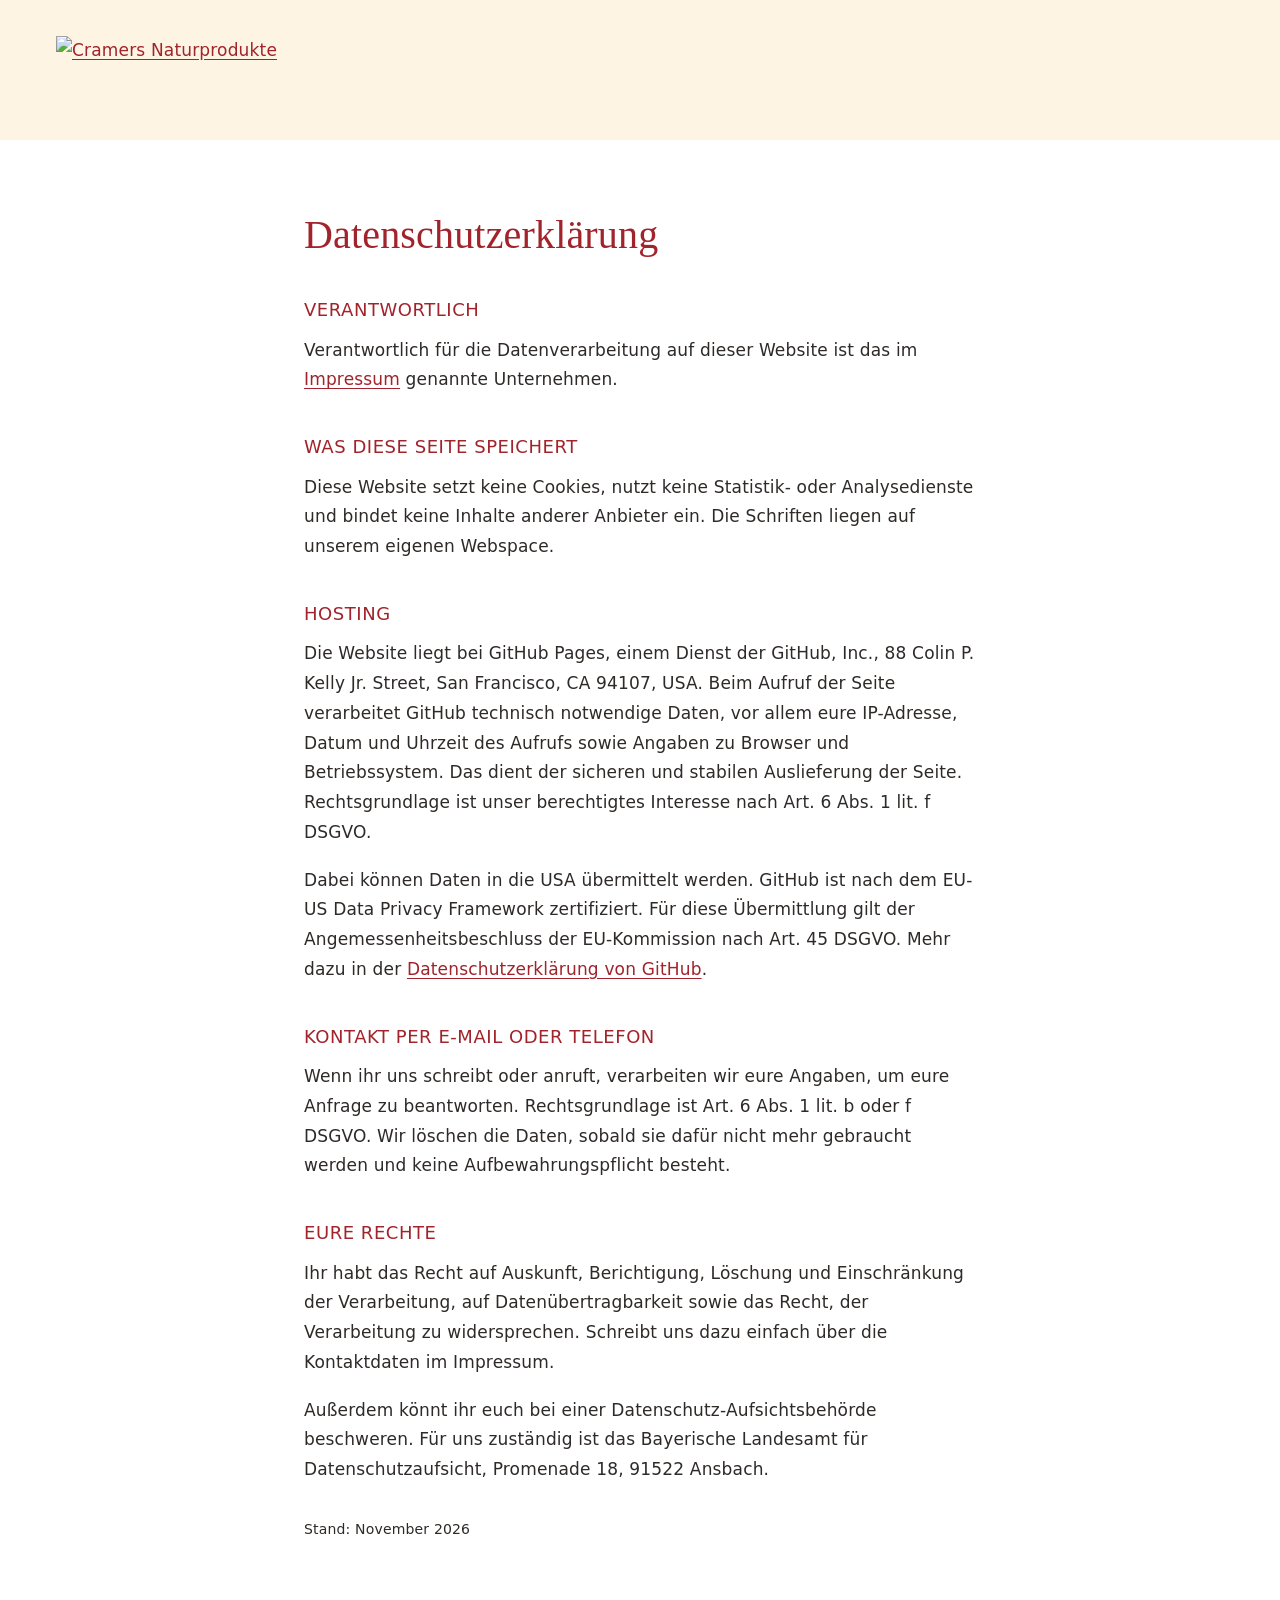
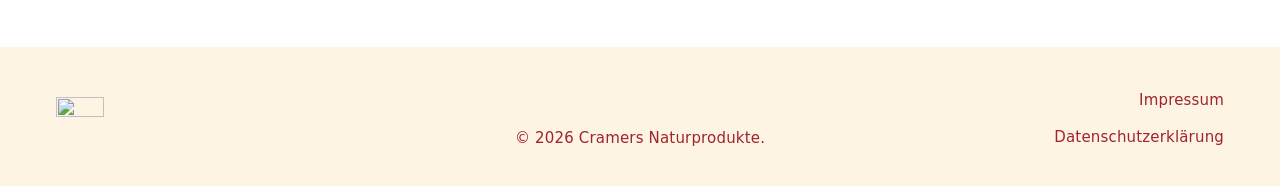
==== datenschutz.html @ 2626b571 "Add files via upload" ====
<!doctype html>
<html lang="de">
<head>
<meta charset="utf-8">
<meta name="viewport" content="width=device-width, initial-scale=1">
<title>Datenschutz · Cramers Naturprodukte</title>
<link rel="icon" href="favicon.png" type="image/png">
<link rel="stylesheet" href="style.css">
</head>
<body>
<header class="kopf streifen">
  <a href="index.html" aria-label="Cramers Naturprodukte, zur Startseite">
    <picture>
      <source srcset="img/cramers-logo.webp" type="image/webp">
      <img src="img/cramers-logo.png" alt="Cramers Naturprodukte" width="900" height="216">
    </picture>
  </a>
</header>

<main class="recht">
  <h1>Datenschutzerklärung</h1>

  <h2>Verantwortlich</h2>
  <p>Verantwortlich für die Datenverarbeitung auf dieser Website ist das im <a href="impressum.html">Impressum</a> genannte Unternehmen.</p>

  <h2>Was diese Seite speichert</h2>
  <p>Diese Website setzt keine Cookies, nutzt keine Statistik- oder Analysedienste und bindet keine Inhalte anderer Anbieter ein. Die Schriften liegen auf unserem eigenen Webspace.</p>

  <h2>Hosting</h2>
  <p>Die Website liegt bei GitHub Pages, einem Dienst der GitHub, Inc., 88 Colin P. Kelly Jr. Street, San Francisco, CA 94107, USA. Beim Aufruf der Seite verarbeitet GitHub technisch notwendige Daten, vor allem eure IP-Adresse, Datum und Uhrzeit des Aufrufs sowie Angaben zu Browser und Betriebssystem. Das dient der sicheren und stabilen Auslieferung der Seite. Rechtsgrundlage ist unser berechtigtes Interesse nach Art. 6 Abs. 1 lit. f DSGVO.</p>
  <p>Dabei können Daten in die USA übermittelt werden. GitHub ist nach dem EU-US Data Privacy Framework zertifiziert. Für diese Übermittlung gilt der Angemessenheitsbeschluss der EU-Kommission nach Art. 45 DSGVO. Mehr dazu in der <a href="https://docs.github.com/de/site-policy/privacy-policies/github-general-privacy-statement">Datenschutzerklärung von GitHub</a>.</p>

  <h2>Kontakt per E-Mail oder Telefon</h2>
  <p>Wenn ihr uns schreibt oder anruft, verarbeiten wir eure Angaben, um eure Anfrage zu beantworten. Rechtsgrundlage ist Art. 6 Abs. 1 lit. b oder f DSGVO. Wir löschen die Daten, sobald sie dafür nicht mehr gebraucht werden und keine Aufbewahrungspflicht besteht.</p>

  <h2>Eure Rechte</h2>
  <p>Ihr habt das Recht auf Auskunft, Berichtigung, Löschung und Einschränkung der Verarbeitung, auf Datenübertragbarkeit sowie das Recht, der Verarbeitung zu widersprechen. Schreibt uns dazu einfach über die Kontaktdaten im Impressum.</p>
  <p>Außerdem könnt ihr euch bei einer Datenschutz-Aufsichtsbehörde beschweren. Für uns zuständig ist das Bayerische Landesamt für Datenschutzaufsicht, Promenade 18, 91522 Ansbach.</p>

  <p style="margin-top:32px;font-size:14px">Stand: November 2026</p>
</main>
<footer class="fuss streifen">
  <img src="img/herz.png" alt="" width="220" height="240">
  <div class="mitte">© 2026 Cramers Naturprodukte.</div>
  <nav aria-label="Rechtliches">
    <a href="impressum.html">Impressum</a>
    <a href="datenschutz.html">Datenschutzerklärung</a>
  </nav>
</footer>
</body>
</html>
---- style.css ----
@font-face{font-family:"Inter";src:url("fonts/inter-latin-400-normal.woff2") format("woff2");font-weight:400;font-display:swap}
@font-face{font-family:"Inter";src:url("fonts/inter-latin-600-normal.woff2") format("woff2");font-weight:600;font-display:swap}
@font-face{font-family:"Frank Ruhl Libre";src:url("fonts/frank-ruhl-libre-latin-500-normal.woff2") format("woff2");font-weight:500;font-display:swap}

:root{
  --rot:#A1232B;
  --creme:#FDF4E3;
  --text:#2E2A28;
  --grau:#B9B2AC;
  --weiss:#FFFFFF;
}
*{box-sizing:border-box}
html{-webkit-text-size-adjust:100%}
body{
  margin:0;min-height:100vh;display:flex;flex-direction:column;
  background:var(--weiss);color:var(--text);
  font-family:"Inter",system-ui,-apple-system,"Segoe UI",sans-serif;
  font-size:17px;line-height:1.75;letter-spacing:.01em;
}
.streifen{background:var(--creme) url("img/streifen.webp") center/cover no-repeat}

/* Kopf */
.kopf{padding:36px 56px}
.kopf a{display:inline-block}
.kopf img{display:block;height:68px;width:auto}

/* Inhalt */
main{flex:1;width:100%;max-width:880px;margin:0 auto;padding:72px 24px 88px}
.herz{display:block;width:56px;height:auto;margin:0 auto 20px}
h1{font-family:"Frank Ruhl Libre",Georgia,serif;font-weight:500;color:var(--rot);
  font-size:clamp(34px,5.4vw,52px);line-height:1.15;text-align:center;text-wrap:balance;margin:0 0 12px}
.unter{text-align:center;font-size:19px;margin:0 0 72px}
.label{font-size:clamp(20px,2.4vw,26px);text-transform:uppercase;letter-spacing:.03em;color:var(--rot);line-height:1.3;margin:0 0 20px}
p{margin:0 0 18px}

.zeile{display:grid;grid-template-columns:1fr 1fr;gap:56px;align-items:start;margin-bottom:64px}
.zeile .links{text-align:right}
.laeden{display:grid;grid-template-columns:auto auto;justify-content:start;gap:24px 40px}
.laden strong{display:block;font-weight:600;white-space:nowrap}
a{color:var(--rot);text-underline-offset:3px}
a:hover{color:var(--text)}

/* Fuß */
.fuss{display:grid;grid-template-columns:1fr auto 1fr;align-items:end;gap:24px;padding:40px 56px 36px;font-size:15px;color:var(--rot)}
.fuss img{width:48px;height:auto;display:block}
.fuss .mitte{text-align:center;line-height:1.5}
.fuss nav{justify-self:end;display:flex;flex-direction:column;align-items:flex-end;gap:10px}
.fuss nav a{text-decoration:none}
.fuss nav a:hover{text-decoration:underline}

/* Rechtsseiten */
.recht{max-width:720px}
.recht h1{text-align:left;font-size:clamp(30px,4.5vw,40px);margin-bottom:32px}
.recht h2{font-size:18px;text-transform:uppercase;letter-spacing:.03em;font-weight:400;color:var(--rot);margin:36px 0 10px}

@media (max-width:720px){
  .kopf{padding:24px 16px}
  .kopf img{height:48px}
  main{padding:48px 16px 64px}
  .unter{margin-bottom:48px}
  .zeile{grid-template-columns:1fr;gap:8px;margin-bottom:48px}
  .zeile .links{text-align:left}
  .laeden{grid-template-columns:1fr;gap:16px}
  .fuss{grid-template-columns:1fr 1fr;padding:32px 16px 28px}
  .fuss .mitte{grid-column:1 / -1;grid-row:2;text-align:left}
}
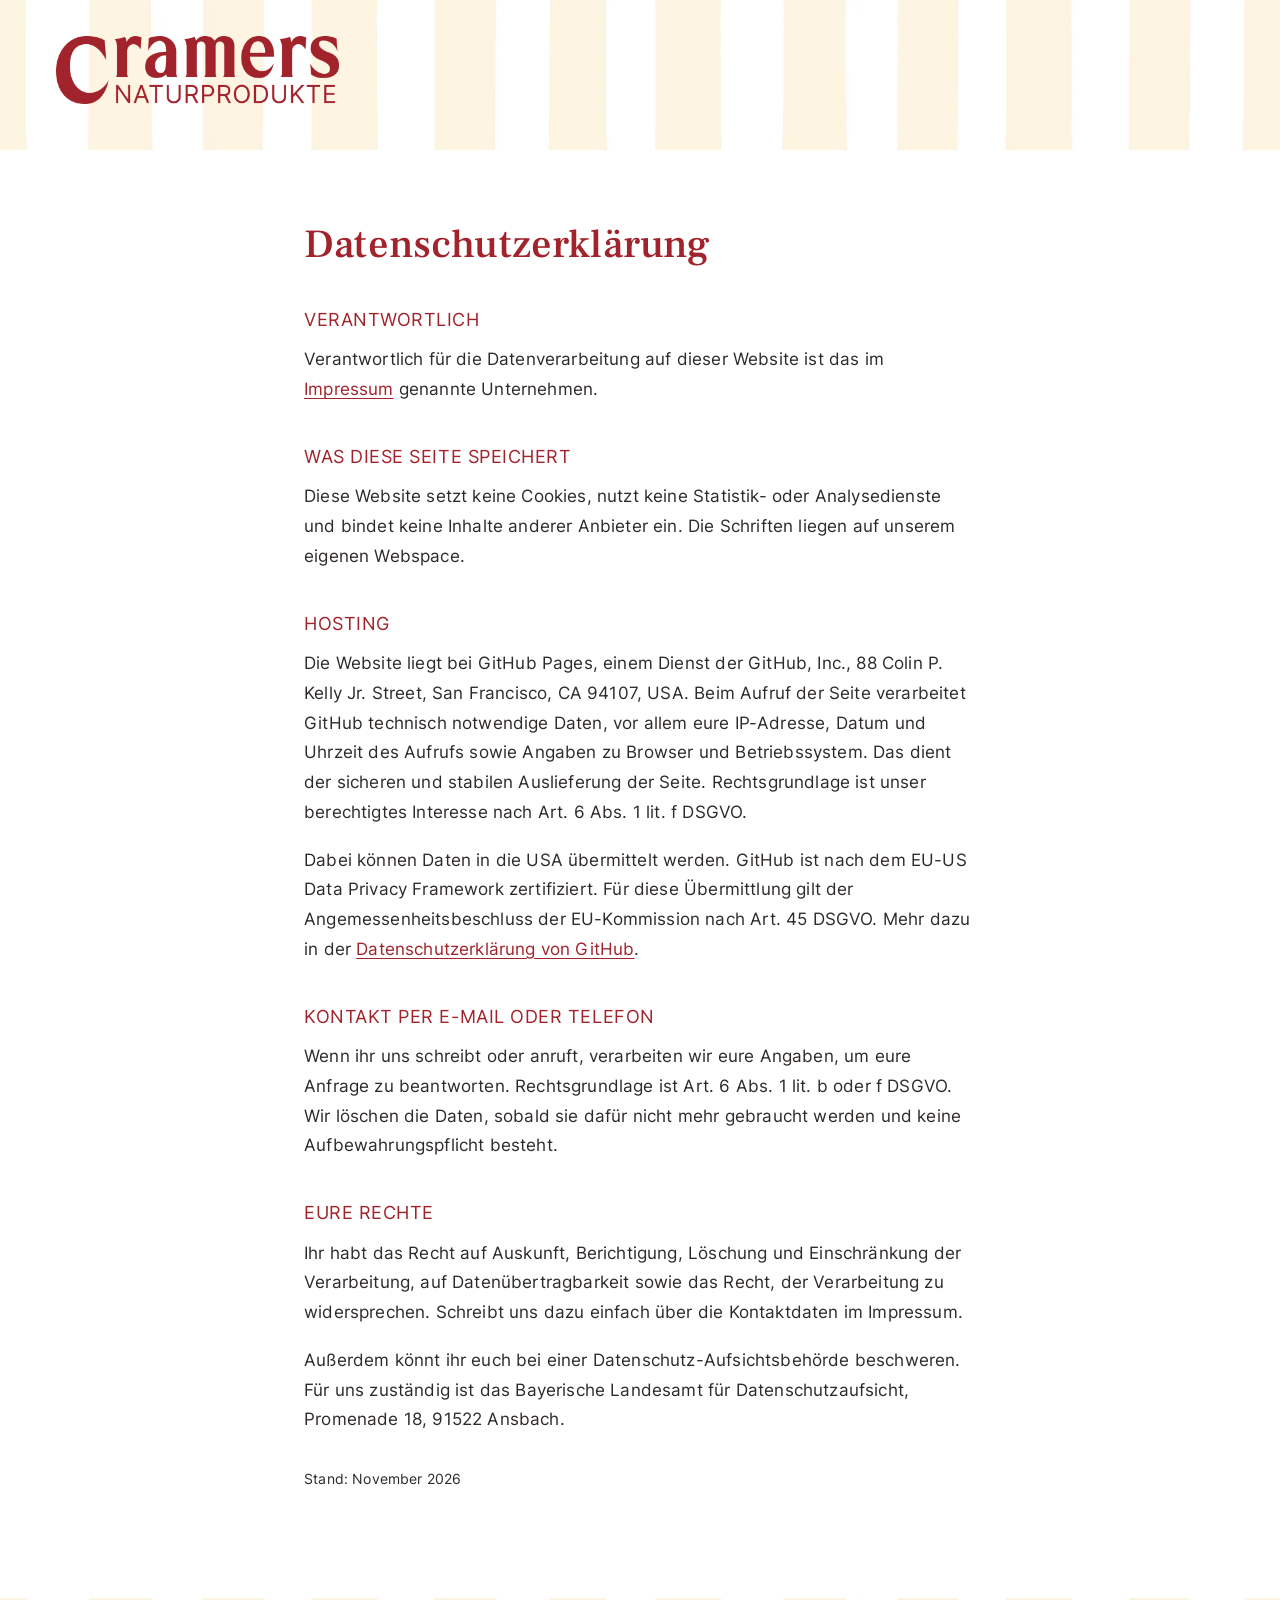
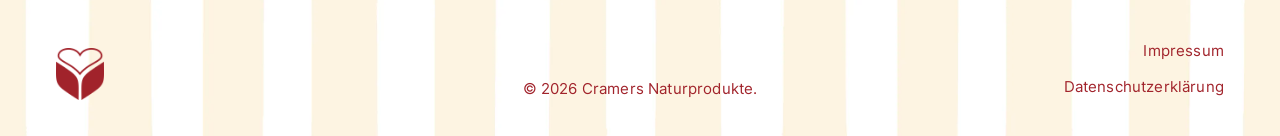
==== commit 10fb013f: "Add files via upload" ====
--- a/datenschutz.html
+++ b/datenschutz.html
@@ -11,8 +11,8 @@
 <header class="kopf streifen">
   <a href="index.html" aria-label="Cramers Naturprodukte, zur Startseite">
     <picture>
-      <source srcset="img/cramers-logo.webp" type="image/webp">
-      <img src="img/cramers-logo.png" alt="Cramers Naturprodukte" width="900" height="216">
+      <source srcset="cramers-logo.webp" type="image/webp">
+      <img src="cramers-logo.png" alt="Cramers Naturprodukte" width="900" height="216">
     </picture>
   </a>
 </header>
@@ -40,7 +40,7 @@
   <p style="margin-top:32px;font-size:14px">Stand: November 2026</p>
 </main>
 <footer class="fuss streifen">
-  <img src="img/herz.png" alt="" width="220" height="240">
+  <img src="herz.png" alt="" width="220" height="240">
   <div class="mitte">© 2026 Cramers Naturprodukte.</div>
   <nav aria-label="Rechtliches">
     <a href="impressum.html">Impressum</a>
--- a/style.css
+++ b/style.css
@@ -1,6 +1,6 @@
-@font-face{font-family:"Inter";src:url("fonts/inter-latin-400-normal.woff2") format("woff2");font-weight:400;font-display:swap}
-@font-face{font-family:"Inter";src:url("fonts/inter-latin-600-normal.woff2") format("woff2");font-weight:600;font-display:swap}
-@font-face{font-family:"Frank Ruhl Libre";src:url("fonts/frank-ruhl-libre-latin-500-normal.woff2") format("woff2");font-weight:500;font-display:swap}
+@font-face{font-family:"Inter";src:url("inter-latin-400-normal.woff2") format("woff2");font-weight:400;font-display:swap}
+@font-face{font-family:"Inter";src:url("inter-latin-600-normal.woff2") format("woff2");font-weight:600;font-display:swap}
+@font-face{font-family:"Frank Ruhl Libre";src:url("frank-ruhl-libre-latin-500-normal.woff2") format("woff2");font-weight:500;font-display:swap}
 
 :root{
   --rot:#A1232B;
@@ -17,7 +17,7 @@
   font-family:"Inter",system-ui,-apple-system,"Segoe UI",sans-serif;
   font-size:17px;line-height:1.75;letter-spacing:.01em;
 }
-.streifen{background:var(--creme) url("img/streifen.webp") center/cover no-repeat}
+.streifen{background:var(--creme) url("streifen.webp") center/cover no-repeat}
 
 /* Kopf */
 .kopf{padding:36px 56px}
